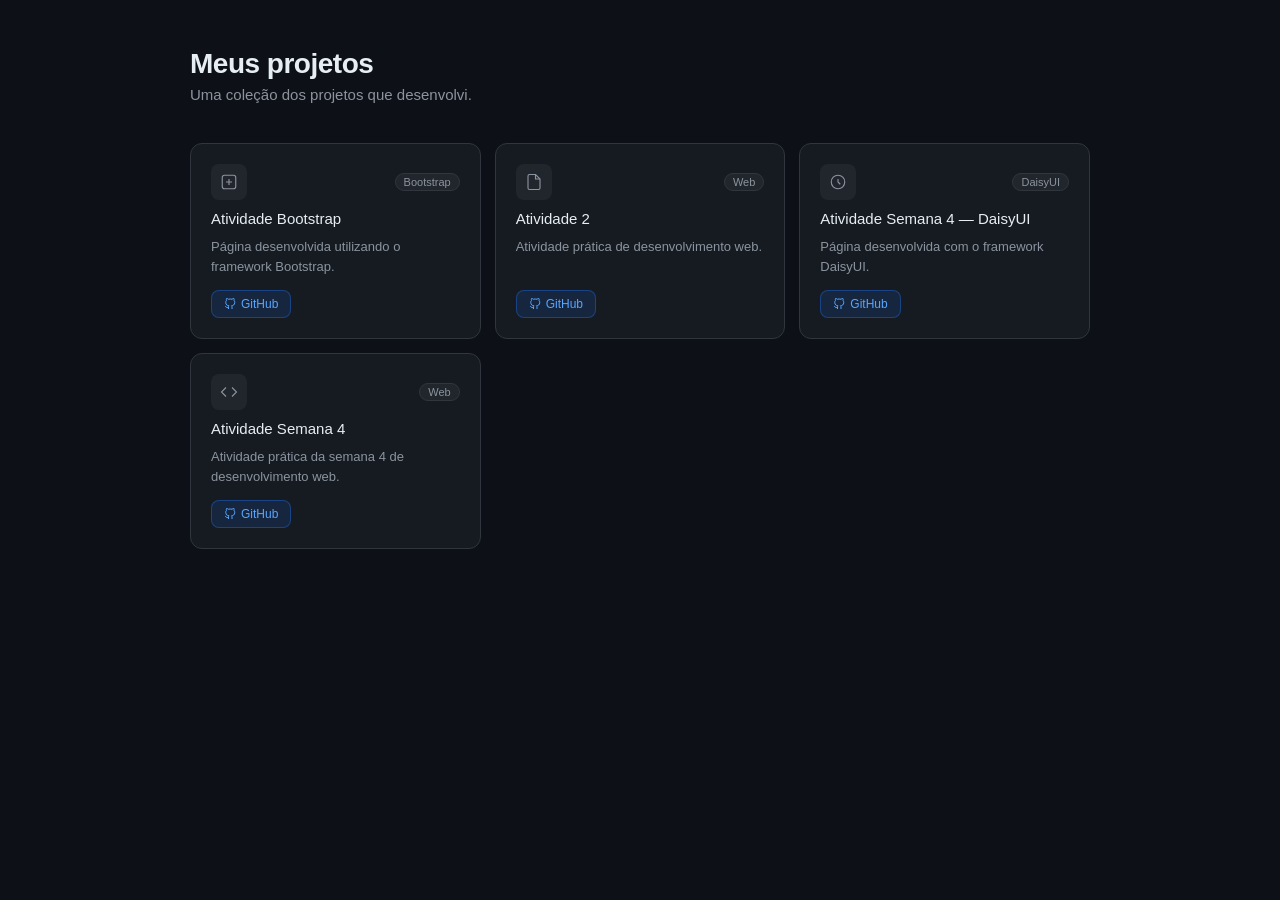
==== index.html @ a197d0df "index.html This HTML file contains a structured layout for a personal project portfolio, including s" ====
<!DOCTYPE html>
<html lang="pt-br">
<head>
  <meta charset="UTF-8">
  <meta name="viewport" content="width=device-width, initial-scale=1.0">
  <title>Meus Projetos</title>
  <style>
    * { box-sizing: border-box; margin: 0; padding: 0; }

    body {
      font-family: -apple-system, BlinkMacSystemFont, 'Segoe UI', sans-serif;
      background-color: #0d1117;
      color: #e6edf3;
      min-height: 100vh;
      padding: 3rem 1.5rem;
    }

    .page {
      max-width: 900px;
      margin: 0 auto;
    }

    .hero {
      margin-bottom: 2.5rem;
    }

    .hero h1 {
      font-size: 28px;
      font-weight: 600;
      color: #e6edf3;
      letter-spacing: -0.5px;
    }

    .hero p {
      font-size: 15px;
      color: #8b949e;
      margin-top: 6px;
    }

    .grid {
      display: grid;
      grid-template-columns: repeat(auto-fill, minmax(240px, 1fr));
      gap: 14px;
    }

    .card {
      background: #161b22;
      border: 1px solid #30363d;
      border-radius: 12px;
      padding: 1.25rem;
      display: flex;
      flex-direction: column;
      gap: 10px;
      transition: border-color 0.15s, transform 0.15s;
      text-decoration: none;
    }

    .card:hover {
      border-color: #58a6ff;
      transform: translateY(-2px);
    }

    .card-top {
      display: flex;
      align-items: center;
      justify-content: space-between;
    }

    .card-icon {
      width: 36px;
      height: 36px;
      border-radius: 8px;
      background: #21262d;
      display: flex;
      align-items: center;
      justify-content: center;
    }

    .card-icon svg {
      width: 18px;
      height: 18px;
      stroke: #8b949e;
    }

    .badge {
      font-size: 11px;
      padding: 2px 8px;
      border-radius: 99px;
      border: 1px solid #30363d;
      color: #8b949e;
      background: #21262d;
    }

    .card h2 {
      font-size: 15px;
      font-weight: 500;
      color: #e6edf3;
    }

    .card p {
      font-size: 13px;
      color: #8b949e;
      line-height: 1.5;
      flex: 1;
    }

    .card-footer {
      display: flex;
      gap: 8px;
      margin-top: 4px;
    }

    .btn {
      font-size: 12px;
      padding: 6px 12px;
      border-radius: 8px;
      border: 1px solid #30363d;
      background: transparent;
      color: #e6edf3;
      cursor: pointer;
      text-decoration: none;
      display: inline-flex;
      align-items: center;
      gap: 5px;
      transition: background 0.15s;
    }

    .btn:hover {
      background: #21262d;
    }

    .btn-primary {
      background: rgba(31, 111, 235, 0.15);
      border-color: rgba(31, 111, 235, 0.4);
      color: #58a6ff;
    }

    .btn-primary:hover {
      background: rgba(31, 111, 235, 0.25);
    }

    @media (max-width: 500px) {
      .grid { grid-template-columns: 1fr; }
    }
  </style>
</head>
<body>
  <div class="page">

    <div class="hero">
      <h1>Meus projetos</h1>
      <p>Uma coleção dos projetos que desenvolvi.</p>
    </div>

    <div class="grid">

      <!-- CARD 1 -->
      <div class="card">
        <div class="card-top">
          <div class="card-icon">
            <svg viewBox="0 0 24 24" fill="none" stroke-width="1.5"><rect x="3" y="3" width="18" height="18" rx="3"/><path d="M8 12h8M12 8v8"/></svg>
          </div>
          <span class="badge">Bootstrap</span>
        </div>
        <h2>Atividade Bootstrap</h2>
        <p>Página desenvolvida utilizando o framework Bootstrap.</p>
        <div class="card-footer">
          <a class="btn btn-primary" href="https://github.com/samosako/front-end-professor-Dacio-2026/blob/main/Atividade Bootstrap.html" target="_blank">
            <svg width="12" height="12" viewBox="0 0 24 24" fill="none" stroke="currentColor" stroke-width="2"><path d="M9 19c-5 1.5-5-2.5-7-3m14 6v-3.87a3.37 3.37 0 00-.94-2.61c3.14-.35 6.44-1.54 6.44-7A5.44 5.44 0 0020 4.77 5.07 5.07 0 0019.91 1S18.73.65 16 2.48a13.38 13.38 0 00-7 0C6.27.65 5.09 1 5.09 1A5.07 5.07 0 005 4.77a5.44 5.44 0 00-1.5 3.78c0 5.42 3.3 6.61 6.44 7A3.37 3.37 0 009 18.13V22"/></svg>
            GitHub
          </a>
        </div>
      </div>

      <!-- CARD 2 -->
      <div class="card">
        <div class="card-top">
          <div class="card-icon">
            <svg viewBox="0 0 24 24" fill="none" stroke-width="1.5"><path d="M14 2H6a2 2 0 00-2 2v16a2 2 0 002 2h12a2 2 0 002-2V8z"/><polyline points="14 2 14 8 20 8"/></svg>
          </div>
          <span class="badge">Web</span>
        </div>
        <h2>Atividade 2</h2>
        <p>Atividade prática de desenvolvimento web.</p>
        <div class="card-footer">
          <a class="btn btn-primary" href="https://github.com/samosako/front-end-professor-Dacio-2026/blob/main/Atividade 2.html" target="_blank">
            <svg width="12" height="12" viewBox="0 0 24 24" fill="none" stroke="currentColor" stroke-width="2"><path d="M9 19c-5 1.5-5-2.5-7-3m14 6v-3.87a3.37 3.37 0 00-.94-2.61c3.14-.35 6.44-1.54 6.44-7A5.44 5.44 0 0020 4.77 5.07 5.07 0 0019.91 1S18.73.65 16 2.48a13.38 13.38 0 00-7 0C6.27.65 5.09 1 5.09 1A5.07 5.07 0 005 4.77a5.44 5.44 0 00-1.5 3.78c0 5.42 3.3 6.61 6.44 7A3.37 3.37 0 009 18.13V22"/></svg>
            GitHub
          </a>
        </div>
      </div>

      <!-- CARD 3 -->
      <div class="card">
        <div class="card-top">
          <div class="card-icon">
            <svg viewBox="0 0 24 24" fill="none" stroke-width="1.5"><circle cx="12" cy="12" r="9"/><path d="M12 8v4l3 3"/></svg>
          </div>
          <span class="badge">DaisyUI</span>
        </div>
        <h2>Atividade Semana 4 — DaisyUI</h2>
        <p>Página desenvolvida com o framework DaisyUI.</p>
        <div class="card-footer">
          <a class="btn btn-primary" href="https://github.com/samosako/front-end-professor-Dacio-2026/blob/main/atividade semana 4 DaisyUi.html" target="_blank">
            <svg width="12" height="12" viewBox="0 0 24 24" fill="none" stroke="currentColor" stroke-width="2"><path d="M9 19c-5 1.5-5-2.5-7-3m14 6v-3.87a3.37 3.37 0 00-.94-2.61c3.14-.35 6.44-1.54 6.44-7A5.44 5.44 0 0020 4.77 5.07 5.07 0 0019.91 1S18.73.65 16 2.48a13.38 13.38 0 00-7 0C6.27.65 5.09 1 5.09 1A5.07 5.07 0 005 4.77a5.44 5.44 0 00-1.5 3.78c0 5.42 3.3 6.61 6.44 7A3.37 3.37 0 009 18.13V22"/></svg>
            GitHub
          </a>
        </div>
      </div>

      <!-- CARD 4 -->
      <div class="card">
        <div class="card-top">
          <div class="card-icon">
            <svg viewBox="0 0 24 24" fill="none" stroke-width="1.5"><polyline points="16 18 22 12 16 6"/><polyline points="8 6 2 12 8 18"/></svg>
          </div>
          <span class="badge">Web</span>
        </div>
        <h2>Atividade Semana 4</h2>
        <p>Atividade prática da semana 4 de desenvolvimento web.</p>
        <div class="card-footer">
          <a class="btn btn-primary" href="https://github.com/ssamosako/front-end-professor-Dacio-2026/blob/main/atividade semana 4.html" target="_blank">
            <svg width="12" height="12" viewBox="0 0 24 24" fill="none" stroke="currentColor" stroke-width="2"><path d="M9 19c-5 1.5-5-2.5-7-3m14 6v-3.87a3.37 3.37 0 00-.94-2.61c3.14-.35 6.44-1.54 6.44-7A5.44 5.44 0 0020 4.77 5.07 5.07 0 0019.91 1S18.73.65 16 2.48a13.38 13.38 0 00-7 0C6.27.65 5.09 1 5.09 1A5.07 5.07 0 005 4.77a5.44 5.44 0 00-1.5 3.78c0 5.42 3.3 6.61 6.44 7A3.37 3.37 0 009 18.13V22"/></svg>
            GitHub
          </a>
        </div>
      </div>

      
    </div>
  </div>
</body>
</html>
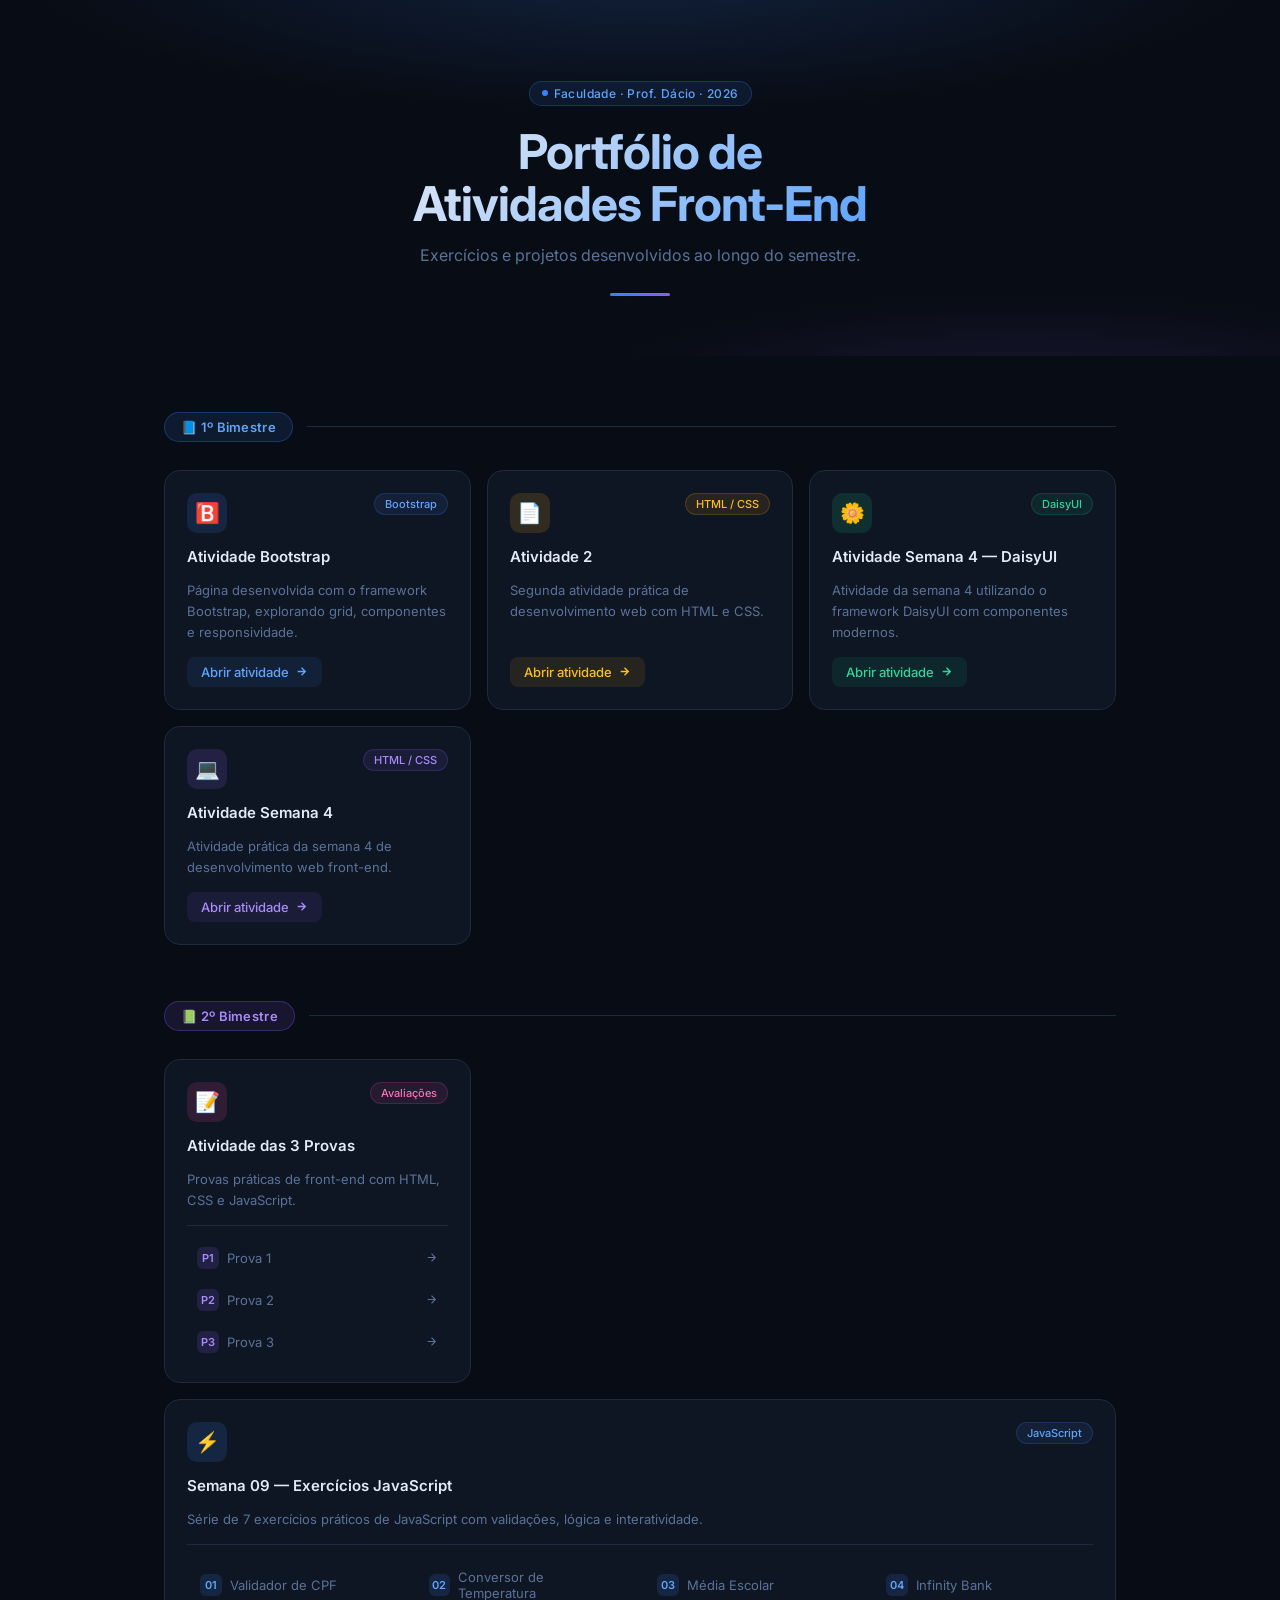
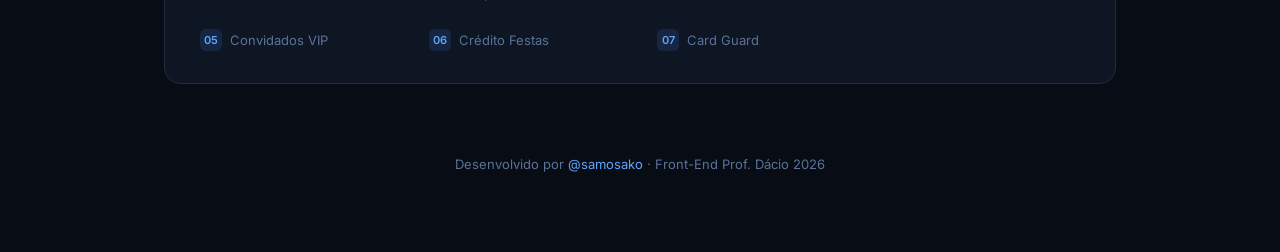
==== commit 8513f6c6: "Redesign index com portfolio por bimestre Co-Authored-By: Claude Sonnet 4.6 <noreply@anthropic.com>" ====
--- a/index.html
+++ b/index.html
@@ -1,233 +1,525 @@
 <!DOCTYPE html>
 <html lang="pt-br">
 <head>
-  <meta charset="UTF-8">
-  <meta name="viewport" content="width=device-width, initial-scale=1.0">
-  <title>Meus Projetos</title>
+  <meta charset="UTF-8" />
+  <meta name="viewport" content="width=device-width, initial-scale=1.0" />
+  <title>Portfólio — Prof. Dácio 2026</title>
+  <link rel="preconnect" href="https://fonts.googleapis.com" />
+  <link href="https://fonts.googleapis.com/css2?family=Inter:wght@400;500;600;700&display=swap" rel="stylesheet" />
   <style>
-    * { box-sizing: border-box; margin: 0; padding: 0; }
+    *, *::before, *::after { box-sizing: border-box; margin: 0; padding: 0; }
+
+    :root {
+      --bg: #080c14;
+      --surface: #0f1623;
+      --surface2: #151d2e;
+      --border: #1e2a3d;
+      --border-hover: #2e4a7a;
+      --text: #e2eaf6;
+      --muted: #5a7298;
+      --accent: #3b82f6;
+      --accent2: #8b5cf6;
+      --green: #10b981;
+      --orange: #f59e0b;
+      --pink: #ec4899;
+    }
 
     body {
-      font-family: -apple-system, BlinkMacSystemFont, 'Segoe UI', sans-serif;
-      background-color: #0d1117;
-      color: #e6edf3;
+      font-family: 'Inter', -apple-system, sans-serif;
+      background: var(--bg);
+      color: var(--text);
       min-height: 100vh;
-      padding: 3rem 1.5rem;
-    }
-
-    .page {
-      max-width: 900px;
+      padding-bottom: 80px;
+    }
+
+    /* ── HERO ── */
+    .hero {
+      position: relative;
+      overflow: hidden;
+      padding: 80px 24px 60px;
+      text-align: center;
+    }
+
+    .hero::before {
+      content: '';
+      position: absolute;
+      inset: 0;
+      background:
+        radial-gradient(ellipse 70% 60% at 50% -10%, rgba(59,130,246,.18) 0%, transparent 70%),
+        radial-gradient(ellipse 50% 40% at 80% 110%, rgba(139,92,246,.12) 0%, transparent 70%);
+      pointer-events: none;
+    }
+
+    .hero-badge {
+      display: inline-flex;
+      align-items: center;
+      gap: 6px;
+      font-size: 12px;
+      font-weight: 500;
+      color: #60a5fa;
+      background: rgba(59,130,246,.1);
+      border: 1px solid rgba(59,130,246,.25);
+      border-radius: 99px;
+      padding: 4px 12px;
+      margin-bottom: 20px;
+      letter-spacing: .4px;
+    }
+
+    .hero-badge::before {
+      content: '';
+      width: 6px; height: 6px;
+      border-radius: 50%;
+      background: #3b82f6;
+      animation: pulse 2s infinite;
+    }
+
+    @keyframes pulse {
+      0%, 100% { opacity: 1; transform: scale(1); }
+      50% { opacity: .5; transform: scale(.8); }
+    }
+
+    .hero h1 {
+      font-size: clamp(28px, 5vw, 48px);
+      font-weight: 700;
+      letter-spacing: -1px;
+      line-height: 1.1;
+      background: linear-gradient(135deg, #e2eaf6 30%, #60a5fa 70%, #a78bfa 100%);
+      -webkit-background-clip: text;
+      -webkit-text-fill-color: transparent;
+      background-clip: text;
+      margin-bottom: 12px;
+    }
+
+    .hero p {
+      font-size: 16px;
+      color: var(--muted);
+      max-width: 480px;
       margin: 0 auto;
-    }
-
-    .hero {
-      margin-bottom: 2.5rem;
-    }
-
-    .hero h1 {
-      font-size: 28px;
+      line-height: 1.6;
+    }
+
+    .hero-divider {
+      width: 60px;
+      height: 3px;
+      background: linear-gradient(90deg, var(--accent), var(--accent2));
+      border-radius: 2px;
+      margin: 24px auto 0;
+    }
+
+    /* ── LAYOUT ── */
+    .container {
+      max-width: 1000px;
+      margin: 0 auto;
+      padding: 0 24px;
+    }
+
+    /* ── BIMESTRE SECTION ── */
+    .bimestre {
+      margin-top: 56px;
+    }
+
+    .bimestre-header {
+      display: flex;
+      align-items: center;
+      gap: 14px;
+      margin-bottom: 28px;
+    }
+
+    .bimestre-pill {
+      display: inline-flex;
+      align-items: center;
+      gap: 8px;
+      font-size: 13px;
       font-weight: 600;
-      color: #e6edf3;
-      letter-spacing: -0.5px;
-    }
-
-    .hero p {
-      font-size: 15px;
-      color: #8b949e;
-      margin-top: 6px;
-    }
-
+      padding: 6px 16px;
+      border-radius: 99px;
+      letter-spacing: .3px;
+      white-space: nowrap;
+    }
+
+    .pill-1 {
+      background: rgba(59,130,246,.12);
+      border: 1px solid rgba(59,130,246,.3);
+      color: #60a5fa;
+    }
+
+    .pill-2 {
+      background: rgba(139,92,246,.12);
+      border: 1px solid rgba(139,92,246,.3);
+      color: #a78bfa;
+    }
+
+    .bimestre-line {
+      flex: 1;
+      height: 1px;
+      background: var(--border);
+    }
+
+    /* ── GRID ── */
     .grid {
       display: grid;
-      grid-template-columns: repeat(auto-fill, minmax(240px, 1fr));
+      grid-template-columns: repeat(auto-fill, minmax(280px, 1fr));
+      gap: 16px;
+    }
+
+    /* ── CARD ── */
+    .card {
+      background: var(--surface);
+      border: 1px solid var(--border);
+      border-radius: 16px;
+      padding: 22px;
+      display: flex;
+      flex-direction: column;
       gap: 14px;
-    }
-
-    .card {
-      background: #161b22;
-      border: 1px solid #30363d;
-      border-radius: 12px;
-      padding: 1.25rem;
-      display: flex;
-      flex-direction: column;
+      text-decoration: none;
+      color: inherit;
+      transition: border-color .2s, transform .2s, box-shadow .2s;
+      position: relative;
+      overflow: hidden;
+    }
+
+    .card::after {
+      content: '';
+      position: absolute;
+      inset: 0;
+      opacity: 0;
+      transition: opacity .2s;
+      border-radius: inherit;
+    }
+
+    .card.blue::after  { background: radial-gradient(ellipse 80% 60% at 50% 0%, rgba(59,130,246,.06) 0%, transparent 70%); }
+    .card.purple::after { background: radial-gradient(ellipse 80% 60% at 50% 0%, rgba(139,92,246,.06) 0%, transparent 70%); }
+    .card.green::after  { background: radial-gradient(ellipse 80% 60% at 50% 0%, rgba(16,185,129,.06) 0%, transparent 70%); }
+    .card.orange::after { background: radial-gradient(ellipse 80% 60% at 50% 0%, rgba(245,158,11,.06) 0%, transparent 70%); }
+    .card.pink::after   { background: radial-gradient(ellipse 80% 60% at 50% 0%, rgba(236,72,153,.06) 0%, transparent 70%); }
+
+    .card:hover { transform: translateY(-3px); }
+    .card:hover::after { opacity: 1; }
+    .card.blue:hover  { border-color: rgba(59,130,246,.45);  box-shadow: 0 8px 32px rgba(59,130,246,.1); }
+    .card.purple:hover{ border-color: rgba(139,92,246,.45);  box-shadow: 0 8px 32px rgba(139,92,246,.1); }
+    .card.green:hover { border-color: rgba(16,185,129,.45);  box-shadow: 0 8px 32px rgba(16,185,129,.1); }
+    .card.orange:hover{ border-color: rgba(245,158,11,.45);  box-shadow: 0 8px 32px rgba(245,158,11,.1); }
+    .card.pink:hover  { border-color: rgba(236,72,153,.45);  box-shadow: 0 8px 32px rgba(236,72,153,.1); }
+
+    .card-top {
+      display: flex;
+      align-items: flex-start;
+      justify-content: space-between;
       gap: 10px;
-      transition: border-color 0.15s, transform 0.15s;
-      text-decoration: none;
-    }
-
-    .card:hover {
-      border-color: #58a6ff;
-      transform: translateY(-2px);
-    }
-
-    .card-top {
-      display: flex;
-      align-items: center;
-      justify-content: space-between;
     }
 
     .card-icon {
-      width: 36px;
-      height: 36px;
-      border-radius: 8px;
-      background: #21262d;
+      width: 40px; height: 40px;
+      border-radius: 10px;
       display: flex;
       align-items: center;
       justify-content: center;
-    }
-
-    .card-icon svg {
-      width: 18px;
-      height: 18px;
-      stroke: #8b949e;
-    }
-
-    .badge {
+      font-size: 20px;
+      flex-shrink: 0;
+    }
+
+    .icon-blue   { background: rgba(59,130,246,.15); }
+    .icon-purple { background: rgba(139,92,246,.15); }
+    .icon-green  { background: rgba(16,185,129,.15); }
+    .icon-orange { background: rgba(245,158,11,.15); }
+    .icon-pink   { background: rgba(236,72,153,.15); }
+
+    .tag {
       font-size: 11px;
-      padding: 2px 8px;
+      font-weight: 500;
+      padding: 3px 10px;
       border-radius: 99px;
-      border: 1px solid #30363d;
-      color: #8b949e;
-      background: #21262d;
-    }
+    }
+
+    .tag-blue   { background: rgba(59,130,246,.1);  color: #60a5fa;  border: 1px solid rgba(59,130,246,.2); }
+    .tag-purple { background: rgba(139,92,246,.1);  color: #a78bfa;  border: 1px solid rgba(139,92,246,.2); }
+    .tag-green  { background: rgba(16,185,129,.1);  color: #34d399;  border: 1px solid rgba(16,185,129,.2); }
+    .tag-orange { background: rgba(245,158,11,.1);  color: #fbbf24;  border: 1px solid rgba(245,158,11,.2); }
+    .tag-pink   { background: rgba(236,72,153,.1);  color: #f472b6;  border: 1px solid rgba(236,72,153,.2); }
 
     .card h2 {
       font-size: 15px;
-      font-weight: 500;
-      color: #e6edf3;
+      font-weight: 600;
+      color: var(--text);
+      line-height: 1.3;
     }
 
     .card p {
       font-size: 13px;
-      color: #8b949e;
-      line-height: 1.5;
+      color: var(--muted);
+      line-height: 1.6;
       flex: 1;
     }
 
-    .card-footer {
-      display: flex;
+    .card-link {
+      display: inline-flex;
+      align-items: center;
+      gap: 6px;
+      font-size: 13px;
+      font-weight: 500;
+      padding: 7px 14px;
+      border-radius: 8px;
+      text-decoration: none;
+      transition: background .15s, color .15s;
+      align-self: flex-start;
+    }
+
+    .link-blue   { color: #60a5fa;  background: rgba(59,130,246,.1);  }
+    .link-purple { color: #a78bfa;  background: rgba(139,92,246,.1);  }
+    .link-green  { color: #34d399;  background: rgba(16,185,129,.1);  }
+    .link-orange { color: #fbbf24;  background: rgba(245,158,11,.1);  }
+    .link-pink   { color: #f472b6;  background: rgba(236,72,153,.1);  }
+
+    .card-link:hover { filter: brightness(1.2); }
+
+    /* ── SUB-LINKS (provas / exercícios) ── */
+    .sub-links {
+      display: flex;
+      flex-direction: column;
+      gap: 6px;
+      border-top: 1px solid var(--border);
+      padding-top: 14px;
+    }
+
+    .sub-link {
+      display: flex;
+      align-items: center;
+      justify-content: space-between;
+      font-size: 13px;
+      color: var(--muted);
+      text-decoration: none;
+      padding: 7px 10px;
+      border-radius: 8px;
+      transition: background .15s, color .15s;
+    }
+
+    .sub-link:hover {
+      background: var(--surface2);
+      color: var(--text);
+    }
+
+    .sub-link span { display: flex; align-items: center; gap: 8px; }
+
+    .sub-num {
+      font-size: 11px;
+      font-weight: 600;
+      width: 22px; height: 22px;
+      border-radius: 6px;
+      display: flex; align-items: center; justify-content: center;
+    }
+
+    .num-blue   { background: rgba(59,130,246,.15); color: #60a5fa; }
+    .num-purple { background: rgba(139,92,246,.15); color: #a78bfa; }
+    .num-green  { background: rgba(16,185,129,.15); color: #34d399; }
+
+    /* ── WIDE CARD (Semana 09) ── */
+    .grid-wide { grid-column: 1 / -1; }
+
+    .ex-grid {
+      display: grid;
+      grid-template-columns: repeat(auto-fill, minmax(200px, 1fr));
       gap: 8px;
-      margin-top: 4px;
-    }
-
-    .btn {
-      font-size: 12px;
-      padding: 6px 12px;
+      border-top: 1px solid var(--border);
+      padding-top: 14px;
+    }
+
+    .ex-link {
+      display: flex;
+      align-items: center;
+      gap: 8px;
+      font-size: 13px;
+      color: var(--muted);
+      text-decoration: none;
+      padding: 9px 12px;
       border-radius: 8px;
-      border: 1px solid #30363d;
-      background: transparent;
-      color: #e6edf3;
-      cursor: pointer;
-      text-decoration: none;
-      display: inline-flex;
-      align-items: center;
-      gap: 5px;
-      transition: background 0.15s;
-    }
-
-    .btn:hover {
-      background: #21262d;
-    }
-
-    .btn-primary {
-      background: rgba(31, 111, 235, 0.15);
-      border-color: rgba(31, 111, 235, 0.4);
-      color: #58a6ff;
-    }
-
-    .btn-primary:hover {
-      background: rgba(31, 111, 235, 0.25);
-    }
-
-    @media (max-width: 500px) {
+      border: 1px solid transparent;
+      transition: all .15s;
+    }
+
+    .ex-link:hover {
+      background: var(--surface2);
+      border-color: var(--border);
+      color: var(--text);
+    }
+
+    /* ── FOOTER ── */
+    .footer {
+      text-align: center;
+      margin-top: 72px;
+      font-size: 13px;
+      color: var(--muted);
+    }
+
+    .footer a { color: #60a5fa; text-decoration: none; }
+    .footer a:hover { text-decoration: underline; }
+
+    @media (max-width: 600px) {
+      .hero { padding: 60px 16px 40px; }
+      .container { padding: 0 16px; }
       .grid { grid-template-columns: 1fr; }
+      .ex-grid { grid-template-columns: 1fr 1fr; }
     }
   </style>
 </head>
 <body>
-  <div class="page">
-
-    <div class="hero">
-      <h1>Meus projetos</h1>
-      <p>Uma coleção dos projetos que desenvolvi.</p>
-    </div>
-
-    <div class="grid">
-
-      <!-- CARD 1 -->
-      <div class="card">
-        <div class="card-top">
-          <div class="card-icon">
-            <svg viewBox="0 0 24 24" fill="none" stroke-width="1.5"><rect x="3" y="3" width="18" height="18" rx="3"/><path d="M8 12h8M12 8v8"/></svg>
-          </div>
-          <span class="badge">Bootstrap</span>
+
+  <!-- ── HERO ── -->
+  <div class="hero">
+    <div class="hero-badge">Faculdade · Prof. Dácio · 2026</div>
+    <h1>Portfólio de<br/>Atividades Front-End</h1>
+    <p>Exercícios e projetos desenvolvidos ao longo do semestre.</p>
+    <div class="hero-divider"></div>
+  </div>
+
+  <div class="container">
+
+    <!-- ══════════════════════════════
+         1º BIMESTRE
+    ══════════════════════════════ -->
+    <section class="bimestre">
+      <div class="bimestre-header">
+        <div class="bimestre-pill pill-1">📘 1º Bimestre</div>
+        <div class="bimestre-line"></div>
+      </div>
+
+      <div class="grid">
+
+        <!-- Bootstrap -->
+        <a class="card blue" href="Atividade Bootstrap.html" target="_blank">
+          <div class="card-top">
+            <div class="card-icon icon-blue">🅱️</div>
+            <span class="tag tag-blue">Bootstrap</span>
+          </div>
+          <h2>Atividade Bootstrap</h2>
+          <p>Página desenvolvida com o framework Bootstrap, explorando grid, componentes e responsividade.</p>
+          <span class="card-link link-blue">
+            Abrir atividade
+            <svg width="13" height="13" viewBox="0 0 24 24" fill="none" stroke="currentColor" stroke-width="2.5"><path d="M5 12h14M12 5l7 7-7 7"/></svg>
+          </span>
+        </a>
+
+        <!-- Atividade 2 -->
+        <a class="card orange" href="atividade 2.html" target="_blank">
+          <div class="card-top">
+            <div class="card-icon icon-orange">📄</div>
+            <span class="tag tag-orange">HTML / CSS</span>
+          </div>
+          <h2>Atividade 2</h2>
+          <p>Segunda atividade prática de desenvolvimento web com HTML e CSS.</p>
+          <span class="card-link link-orange">
+            Abrir atividade
+            <svg width="13" height="13" viewBox="0 0 24 24" fill="none" stroke="currentColor" stroke-width="2.5"><path d="M5 12h14M12 5l7 7-7 7"/></svg>
+          </span>
+        </a>
+
+        <!-- Semana 4 DaisyUI -->
+        <a class="card green" href="atividade semana 4 DaisyUi.html" target="_blank">
+          <div class="card-top">
+            <div class="card-icon icon-green">🌼</div>
+            <span class="tag tag-green">DaisyUI</span>
+          </div>
+          <h2>Atividade Semana 4 — DaisyUI</h2>
+          <p>Atividade da semana 4 utilizando o framework DaisyUI com componentes modernos.</p>
+          <span class="card-link link-green">
+            Abrir atividade
+            <svg width="13" height="13" viewBox="0 0 24 24" fill="none" stroke="currentColor" stroke-width="2.5"><path d="M5 12h14M12 5l7 7-7 7"/></svg>
+          </span>
+        </a>
+
+        <!-- Semana 4 -->
+        <a class="card purple" href="atividade semana 4.html" target="_blank">
+          <div class="card-top">
+            <div class="card-icon icon-purple">💻</div>
+            <span class="tag tag-purple">HTML / CSS</span>
+          </div>
+          <h2>Atividade Semana 4</h2>
+          <p>Atividade prática da semana 4 de desenvolvimento web front-end.</p>
+          <span class="card-link link-purple">
+            Abrir atividade
+            <svg width="13" height="13" viewBox="0 0 24 24" fill="none" stroke="currentColor" stroke-width="2.5"><path d="M5 12h14M12 5l7 7-7 7"/></svg>
+          </span>
+        </a>
+
+      </div>
+    </section>
+
+    <!-- ══════════════════════════════
+         2º BIMESTRE
+    ══════════════════════════════ -->
+    <section class="bimestre">
+      <div class="bimestre-header">
+        <div class="bimestre-pill pill-2">📗 2º Bimestre</div>
+        <div class="bimestre-line"></div>
+      </div>
+
+      <div class="grid">
+
+        <!-- 3 Provas -->
+        <div class="card pink" style="cursor:default;">
+          <div class="card-top">
+            <div class="card-icon icon-pink">📝</div>
+            <span class="tag tag-pink">Avaliações</span>
+          </div>
+          <h2>Atividade das 3 Provas</h2>
+          <p>Provas práticas de front-end com HTML, CSS e JavaScript.</p>
+          <div class="sub-links">
+            <a class="sub-link" href="atividade das 3 provas/prova 1/index.html" target="_blank">
+              <span><span class="sub-num num-purple">P1</span> Prova 1</span>
+              <svg width="13" height="13" viewBox="0 0 24 24" fill="none" stroke="currentColor" stroke-width="2"><path d="M5 12h14M12 5l7 7-7 7"/></svg>
+            </a>
+            <a class="sub-link" href="atividade das 3 provas/prova 2/index.html" target="_blank">
+              <span><span class="sub-num num-purple">P2</span> Prova 2</span>
+              <svg width="13" height="13" viewBox="0 0 24 24" fill="none" stroke="currentColor" stroke-width="2"><path d="M5 12h14M12 5l7 7-7 7"/></svg>
+            </a>
+            <a class="sub-link" href="atividade das 3 provas/prova 3/index.html" target="_blank">
+              <span><span class="sub-num num-purple">P3</span> Prova 3</span>
+              <svg width="13" height="13" viewBox="0 0 24 24" fill="none" stroke="currentColor" stroke-width="2"><path d="M5 12h14M12 5l7 7-7 7"/></svg>
+            </a>
+          </div>
         </div>
-        <h2>Atividade Bootstrap</h2>
-        <p>Página desenvolvida utilizando o framework Bootstrap.</p>
-        <div class="card-footer">
-          <a class="btn btn-primary" href="https://github.com/samosako/front-end-professor-Dacio-2026/blob/main/Atividade Bootstrap.html" target="_blank">
-            <svg width="12" height="12" viewBox="0 0 24 24" fill="none" stroke="currentColor" stroke-width="2"><path d="M9 19c-5 1.5-5-2.5-7-3m14 6v-3.87a3.37 3.37 0 00-.94-2.61c3.14-.35 6.44-1.54 6.44-7A5.44 5.44 0 0020 4.77 5.07 5.07 0 0019.91 1S18.73.65 16 2.48a13.38 13.38 0 00-7 0C6.27.65 5.09 1 5.09 1A5.07 5.07 0 005 4.77a5.44 5.44 0 00-1.5 3.78c0 5.42 3.3 6.61 6.44 7A3.37 3.37 0 009 18.13V22"/></svg>
-            GitHub
-          </a>
+
+        <!-- Semana 09 — WIDE -->
+        <div class="card blue grid-wide" style="cursor:default;">
+          <div class="card-top">
+            <div class="card-icon icon-blue">⚡</div>
+            <span class="tag tag-blue">JavaScript</span>
+          </div>
+          <h2>Semana 09 — Exercícios JavaScript</h2>
+          <p>Série de 7 exercícios práticos de JavaScript com validações, lógica e interatividade.</p>
+          <div class="ex-grid">
+            <a class="ex-link" href="Semana 09 atividade/ex01-validador-cpf.html" target="_blank">
+              <span class="sub-num num-blue">01</span> Validador de CPF
+            </a>
+            <a class="ex-link" href="Semana 09 atividade/ex02-conversor-temperatura.html" target="_blank">
+              <span class="sub-num num-blue">02</span> Conversor de Temperatura
+            </a>
+            <a class="ex-link" href="Semana 09 atividade/ex03-media-escolar.html" target="_blank">
+              <span class="sub-num num-blue">03</span> Média Escolar
+            </a>
+            <a class="ex-link" href="Semana 09 atividade/ex04-infinity-bank.html" target="_blank">
+              <span class="sub-num num-blue">04</span> Infinity Bank
+            </a>
+            <a class="ex-link" href="Semana 09 atividade/ex05-convidados-vip.html" target="_blank">
+              <span class="sub-num num-blue">05</span> Convidados VIP
+            </a>
+            <a class="ex-link" href="Semana 09 atividade/ex06-credito-festas.html" target="_blank">
+              <span class="sub-num num-blue">06</span> Crédito Festas
+            </a>
+            <a class="ex-link" href="Semana 09 atividade/ex07-card-guard.html" target="_blank">
+              <span class="sub-num num-blue">07</span> Card Guard
+            </a>
+          </div>
         </div>
+
       </div>
-
-      <!-- CARD 2 -->
-      <div class="card">
-        <div class="card-top">
-          <div class="card-icon">
-            <svg viewBox="0 0 24 24" fill="none" stroke-width="1.5"><path d="M14 2H6a2 2 0 00-2 2v16a2 2 0 002 2h12a2 2 0 002-2V8z"/><polyline points="14 2 14 8 20 8"/></svg>
-          </div>
-          <span class="badge">Web</span>
-        </div>
-        <h2>Atividade 2</h2>
-        <p>Atividade prática de desenvolvimento web.</p>
-        <div class="card-footer">
-          <a class="btn btn-primary" href="https://github.com/samosako/front-end-professor-Dacio-2026/blob/main/Atividade 2.html" target="_blank">
-            <svg width="12" height="12" viewBox="0 0 24 24" fill="none" stroke="currentColor" stroke-width="2"><path d="M9 19c-5 1.5-5-2.5-7-3m14 6v-3.87a3.37 3.37 0 00-.94-2.61c3.14-.35 6.44-1.54 6.44-7A5.44 5.44 0 0020 4.77 5.07 5.07 0 0019.91 1S18.73.65 16 2.48a13.38 13.38 0 00-7 0C6.27.65 5.09 1 5.09 1A5.07 5.07 0 005 4.77a5.44 5.44 0 00-1.5 3.78c0 5.42 3.3 6.61 6.44 7A3.37 3.37 0 009 18.13V22"/></svg>
-            GitHub
-          </a>
-        </div>
-      </div>
-
-      <!-- CARD 3 -->
-      <div class="card">
-        <div class="card-top">
-          <div class="card-icon">
-            <svg viewBox="0 0 24 24" fill="none" stroke-width="1.5"><circle cx="12" cy="12" r="9"/><path d="M12 8v4l3 3"/></svg>
-          </div>
-          <span class="badge">DaisyUI</span>
-        </div>
-        <h2>Atividade Semana 4 — DaisyUI</h2>
-        <p>Página desenvolvida com o framework DaisyUI.</p>
-        <div class="card-footer">
-          <a class="btn btn-primary" href="https://github.com/samosako/front-end-professor-Dacio-2026/blob/main/atividade semana 4 DaisyUi.html" target="_blank">
-            <svg width="12" height="12" viewBox="0 0 24 24" fill="none" stroke="currentColor" stroke-width="2"><path d="M9 19c-5 1.5-5-2.5-7-3m14 6v-3.87a3.37 3.37 0 00-.94-2.61c3.14-.35 6.44-1.54 6.44-7A5.44 5.44 0 0020 4.77 5.07 5.07 0 0019.91 1S18.73.65 16 2.48a13.38 13.38 0 00-7 0C6.27.65 5.09 1 5.09 1A5.07 5.07 0 005 4.77a5.44 5.44 0 00-1.5 3.78c0 5.42 3.3 6.61 6.44 7A3.37 3.37 0 009 18.13V22"/></svg>
-            GitHub
-          </a>
-        </div>
-      </div>
-
-      <!-- CARD 4 -->
-      <div class="card">
-        <div class="card-top">
-          <div class="card-icon">
-            <svg viewBox="0 0 24 24" fill="none" stroke-width="1.5"><polyline points="16 18 22 12 16 6"/><polyline points="8 6 2 12 8 18"/></svg>
-          </div>
-          <span class="badge">Web</span>
-        </div>
-        <h2>Atividade Semana 4</h2>
-        <p>Atividade prática da semana 4 de desenvolvimento web.</p>
-        <div class="card-footer">
-          <a class="btn btn-primary" href="https://github.com/ssamosako/front-end-professor-Dacio-2026/blob/main/atividade semana 4.html" target="_blank">
-            <svg width="12" height="12" viewBox="0 0 24 24" fill="none" stroke="currentColor" stroke-width="2"><path d="M9 19c-5 1.5-5-2.5-7-3m14 6v-3.87a3.37 3.37 0 00-.94-2.61c3.14-.35 6.44-1.54 6.44-7A5.44 5.44 0 0020 4.77 5.07 5.07 0 0019.91 1S18.73.65 16 2.48a13.38 13.38 0 00-7 0C6.27.65 5.09 1 5.09 1A5.07 5.07 0 005 4.77a5.44 5.44 0 00-1.5 3.78c0 5.42 3.3 6.61 6.44 7A3.37 3.37 0 009 18.13V22"/></svg>
-            GitHub
-          </a>
-        </div>
-      </div>
-
-      
-    </div>
+    </section>
+
+    <!-- ── FOOTER ── -->
+    <footer class="footer">
+      <p>Desenvolvido por <a href="https://github.com/samosako" target="_blank">@samosako</a> · Front-End Prof. Dácio 2026</p>
+    </footer>
+
   </div>
+
 </body>
 </html>
